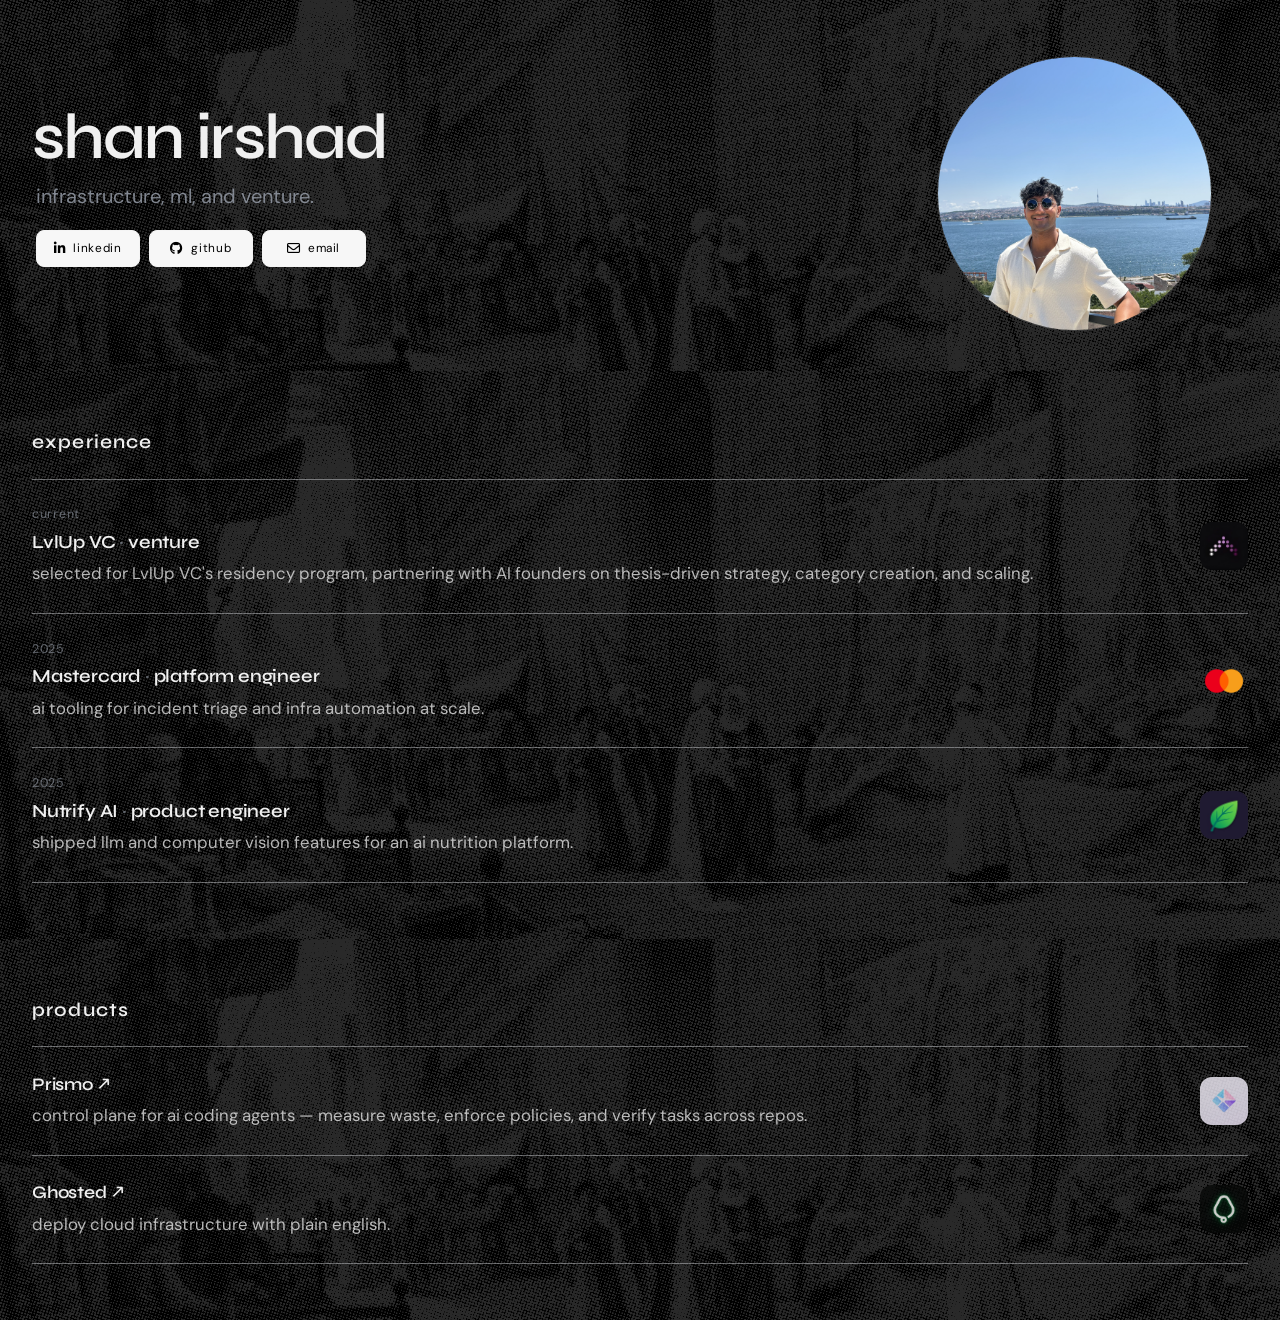
==== index.html @ 563c4958 "Consolidate Prismo and PrismoDev into single product entry" ====
<!doctype html>
<html lang="en">
  <head>
    <meta charset="UTF-8" />
    <meta name="viewport" content="width=device-width, initial-scale=1.0" />
    <title>shan irshad</title>
    <meta name="description" content="shan irshad — infrastructure, ml, and venture. building at the intersection of ai and developer tools." />
    <meta name="google-site-verification" content="y2yLTYj5833Tj76Jby14k-SNkPUR5_yZ8ygx8s-uJD8" />
    <meta property="og:title" content="shan irshad" />
    <meta property="og:description" content="infrastructure, ml, and venture. building at the intersection of ai and developer tools." />
    <meta property="og:image" content="https://shanirshad.com/images/og-image.png" />
    <meta property="og:url" content="https://shanirshad.com" />
    <meta property="og:type" content="website" />
    <meta name="twitter:card" content="summary_large_image" />
    <meta name="twitter:image" content="https://shanirshad.com/images/og-image.png" />

    <!-- Force scroll to top before anything loads -->
    <script>
      if (window.location.hash) {
        history.replaceState(null, '', window.location.pathname);
      }
      window.scrollTo(0, 0);
    </script>

    <!-- Preload profile image -->
    <link rel="preload" href="/images/profile-pic.jpg" as="image" />

    <!-- Canonical favicon configuration -->
    <link rel="icon" href="/favicon.ico?v=2" sizes="any" />
    <link rel="icon" type="image/png" sizes="64x64" href="/favicon.png?v=2" />
    <link rel="apple-touch-icon" href="/favicon.png?v=2" />
    <link rel="manifest" href="/site.webmanifest?v=2" />

    <!-- Theme color -->
    <meta name="theme-color" content="#000000" media="(prefers-color-scheme: light)" />
    <meta name="theme-color" content="#000000" media="(prefers-color-scheme: dark)" />

    <!-- Google Fonts -->
    <link rel="preconnect" href="https://fonts.googleapis.com" />
    <link rel="preconnect" href="https://fonts.gstatic.com" crossorigin />
    <link href="https://fonts.googleapis.com/css2?family=DM+Sans:opsz,wght@9..40,300;9..40,400;9..40,500;9..40,600;9..40,700&family=Syne:wght@400;500;600;700;800&display=swap" rel="stylesheet" />

    <!-- Font Awesome -->
    <link rel="stylesheet" href="https://cdnjs.cloudflare.com/ajax/libs/font-awesome/6.4.0/css/all.min.css" integrity="sha512-iecdLmaskl7CVkqkXNQ/ZH/XLlvWZOJyj7Yy7tcenmpD1ypASozpmT/E0iPtmFIB46ZmdtAc9eNBvH0H/ZpiBw==" crossorigin="anonymous" referrerpolicy="no-referrer" />

    <script type="module" crossorigin src="/assets/index-Dpb6Ox3M.js"></script>
    <link rel="stylesheet" crossorigin href="/assets/index-CLjgP227.css">
  </head>
  <body>
    <div id="root"></div>
  </body>
</html>
---- assets/index-CLjgP227.css ----
:root{color-scheme:dark;--bg: #000000;--text: #f0f0f0;--muted: #9ca3af;--line: rgba(229, 231, 235, .42);--btn-bg: #f7f7f7;--btn-border: #f4f4f4;--btn-text: #000000;--btn-hover-bg: #ffffff;--font-body: "DM Sans", sans-serif;--font-display: "Syne", sans-serif}*,*:before,*:after{box-sizing:border-box;margin:0;padding:0}html{scroll-behavior:auto;overflow-x:hidden;font-size:100%}html.smooth-scroll{scroll-behavior:smooth}body{min-width:320px;min-height:100vh;overflow-x:hidden;background:var(--bg);color:var(--text);font-family:var(--font-body);line-height:1.6;text-rendering:optimizeLegibility;-webkit-font-smoothing:antialiased;-moz-osx-font-smoothing:grayscale}img{max-width:100%}a{color:inherit}.container{width:100%;max-width:1400px;margin:0 auto;padding:0 2rem;position:relative;z-index:1}.modern-section{position:relative;overflow:hidden;scroll-margin-top:8.6rem}.modern-section:before{content:"";position:absolute;inset:0;z-index:0;pointer-events:none;background-image:url(/images/bg-halftone.jpeg);background-position:center;background-size:cover;filter:grayscale(100%) contrast(1.25) brightness(1.35);opacity:.16}.about-section{padding:3rem 0 2.5rem;background:var(--bg)}.content-section{padding:3.5rem 0;background:var(--bg)}.about-hero-grid{display:grid;grid-template-columns:1fr auto;align-items:start;gap:5rem}.about-hero-left{display:flex;flex-direction:column;align-items:flex-start;padding-top:56px}.about-hero-name{width:100%;margin-bottom:.6rem;color:var(--text);font-family:var(--font-display);font-size:clamp(3.2rem,5vw,5.5rem);font-weight:600;letter-spacing:-.03em;line-height:1.05}.about-hero-tagline{width:100%;margin:0 0 1.2rem 4px;color:var(--muted);font-size:1.25rem;line-height:1.5;opacity:.8}.about-social-links{display:flex;flex-wrap:wrap;gap:.55rem;margin-left:4px}.about-social-link{display:inline-flex;width:104px;align-items:center;justify-content:center;gap:.45rem;padding:.5rem 0;border:1px solid var(--btn-border);border-radius:8px;background:var(--btn-bg);color:var(--btn-text);font-size:.74rem;letter-spacing:.055em;text-decoration:none;transition:background-color .2s ease,border-color .2s ease,transform .2s ease}.about-social-link i{font-size:.82rem}.about-social-link:hover{background:var(--btn-hover-bg);border-color:var(--btn-hover-bg);transform:translateY(-2px)}.about-social-link:focus-visible,.cert-title-link:focus-visible{outline:2px solid rgba(240,240,240,.9);outline-offset:3px}.about-hero-right{display:flex;flex-shrink:0;align-items:flex-start;justify-content:flex-end;margin-right:36px;padding-top:.5rem}.about-hero-photo{display:block;width:275px;height:275px;flex-shrink:0;border:1px solid rgba(255,255,255,.12);border-radius:50%;object-fit:cover;object-position:center 65%;transition:transform .4s ease,border-color .4s ease,box-shadow .4s ease}.about-hero-photo:hover{border-color:#ffffff40;box-shadow:0 0 0 4px #ffffff12,0 20px 40px #0006;transform:scale(1.04)}.section-label{margin-bottom:1.3rem;color:var(--text);font-family:var(--font-display);font-size:1.2rem;font-weight:600;letter-spacing:.06em}.exp-list{max-width:100%}.exp-row{display:flex;flex-direction:column}.about-divider{width:100%;height:1px;background:var(--line)}.exp-row-inner{display:flex;align-items:center;gap:2rem;padding:1.6rem 0}.exp-body{display:flex;min-width:0;flex:1;flex-direction:column;gap:.3rem}.exp-date{color:var(--muted);font-size:.78rem;letter-spacing:.06em;opacity:.6}.exp-combined-title,.cert-title-link{color:var(--text);font-family:var(--font-display);font-size:1.15rem;font-weight:600;letter-spacing:-.01em;line-height:1.4}.cert-title-link{font-size:1.1rem;text-decoration:none;transition:opacity .2s ease}.cert-title-link:hover{opacity:.75}.exp-dot{color:var(--muted);opacity:.6}.exp-description{margin:0;color:var(--text);font-size:1.05rem;line-height:1.6;opacity:.75}.exp-logo-right,.project-logo-right{width:48px;height:48px;flex-shrink:0;border-radius:12px}.exp-logo-right{object-fit:cover}.project-logo-right{margin-left:auto;object-fit:contain;opacity:.8}@media(max-width:992px){.about-section{padding:7.1rem 0 3.4rem}.about-hero-grid{gap:3rem}}@media(max-width:768px){.container{padding:0 4.5%}.about-section{padding:7.05rem 0 3.1rem}.content-section{padding:6.75rem 0}.modern-section{scroll-margin-top:8.7rem}.about-hero-grid{grid-template-columns:1fr;align-items:center;gap:1.25rem}.about-hero-right{order:-1;justify-content:center;margin-right:0;padding-top:0}.about-hero-photo{width:150px;height:150px}.about-hero-left{align-items:center;padding-top:0;text-align:center}.about-hero-name{font-size:clamp(2.8rem,11vw,3.6rem);text-align:center}.about-hero-tagline{margin-left:0;text-align:center}.about-social-links{justify-content:center;margin-left:0}.exp-row-inner{gap:.75rem}.exp-combined-title,.cert-title-link{font-size:.9rem;overflow-wrap:break-word;white-space:normal}.exp-description{font-size:.92rem;overflow-wrap:break-word;white-space:normal}.exp-logo-right,.project-logo-right{width:38px;height:38px;border-radius:9px}}@media(max-width:480px){.about-section{padding:6.7rem 0 2.8rem}.content-section{padding:6.5rem 0}.section-label{margin-bottom:1rem}.modern-section{scroll-margin-top:8.2rem}}@media(prefers-reduced-motion:reduce){html,html.smooth-scroll{scroll-behavior:auto}*,*:before,*:after{animation-duration:.01ms!important;animation-iteration-count:1!important;transition-duration:.01ms!important}}
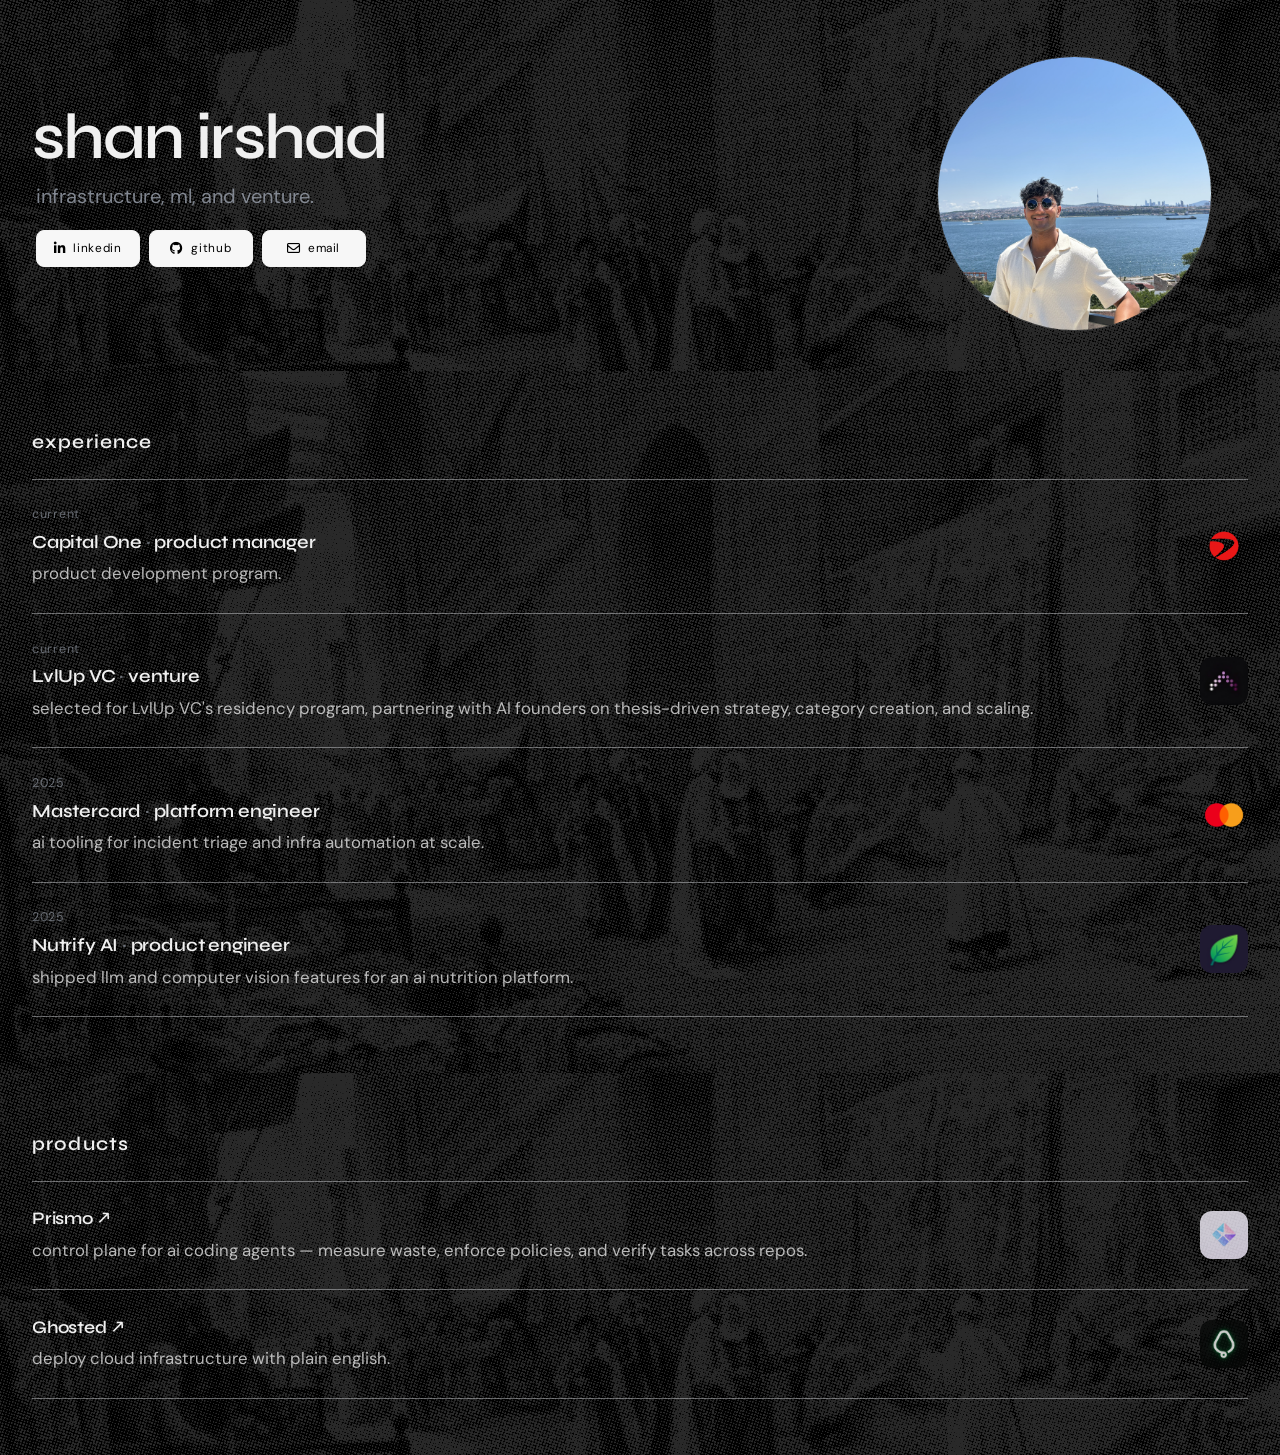
==== commit f254d6ac: "Add Capital One to experience section" ====
--- a/index.html
+++ b/index.html
@@ -43,7 +43,7 @@
     <!-- Font Awesome -->
     <link rel="stylesheet" href="https://cdnjs.cloudflare.com/ajax/libs/font-awesome/6.4.0/css/all.min.css" integrity="sha512-iecdLmaskl7CVkqkXNQ/ZH/XLlvWZOJyj7Yy7tcenmpD1ypASozpmT/E0iPtmFIB46ZmdtAc9eNBvH0H/ZpiBw==" crossorigin="anonymous" referrerpolicy="no-referrer" />
 
-    <script type="module" crossorigin src="/assets/index-Dpb6Ox3M.js"></script>
+    <script type="module" crossorigin src="/assets/index-C7aedIBB.js"></script>
     <link rel="stylesheet" crossorigin href="/assets/index-CLjgP227.css">
   </head>
   <body>
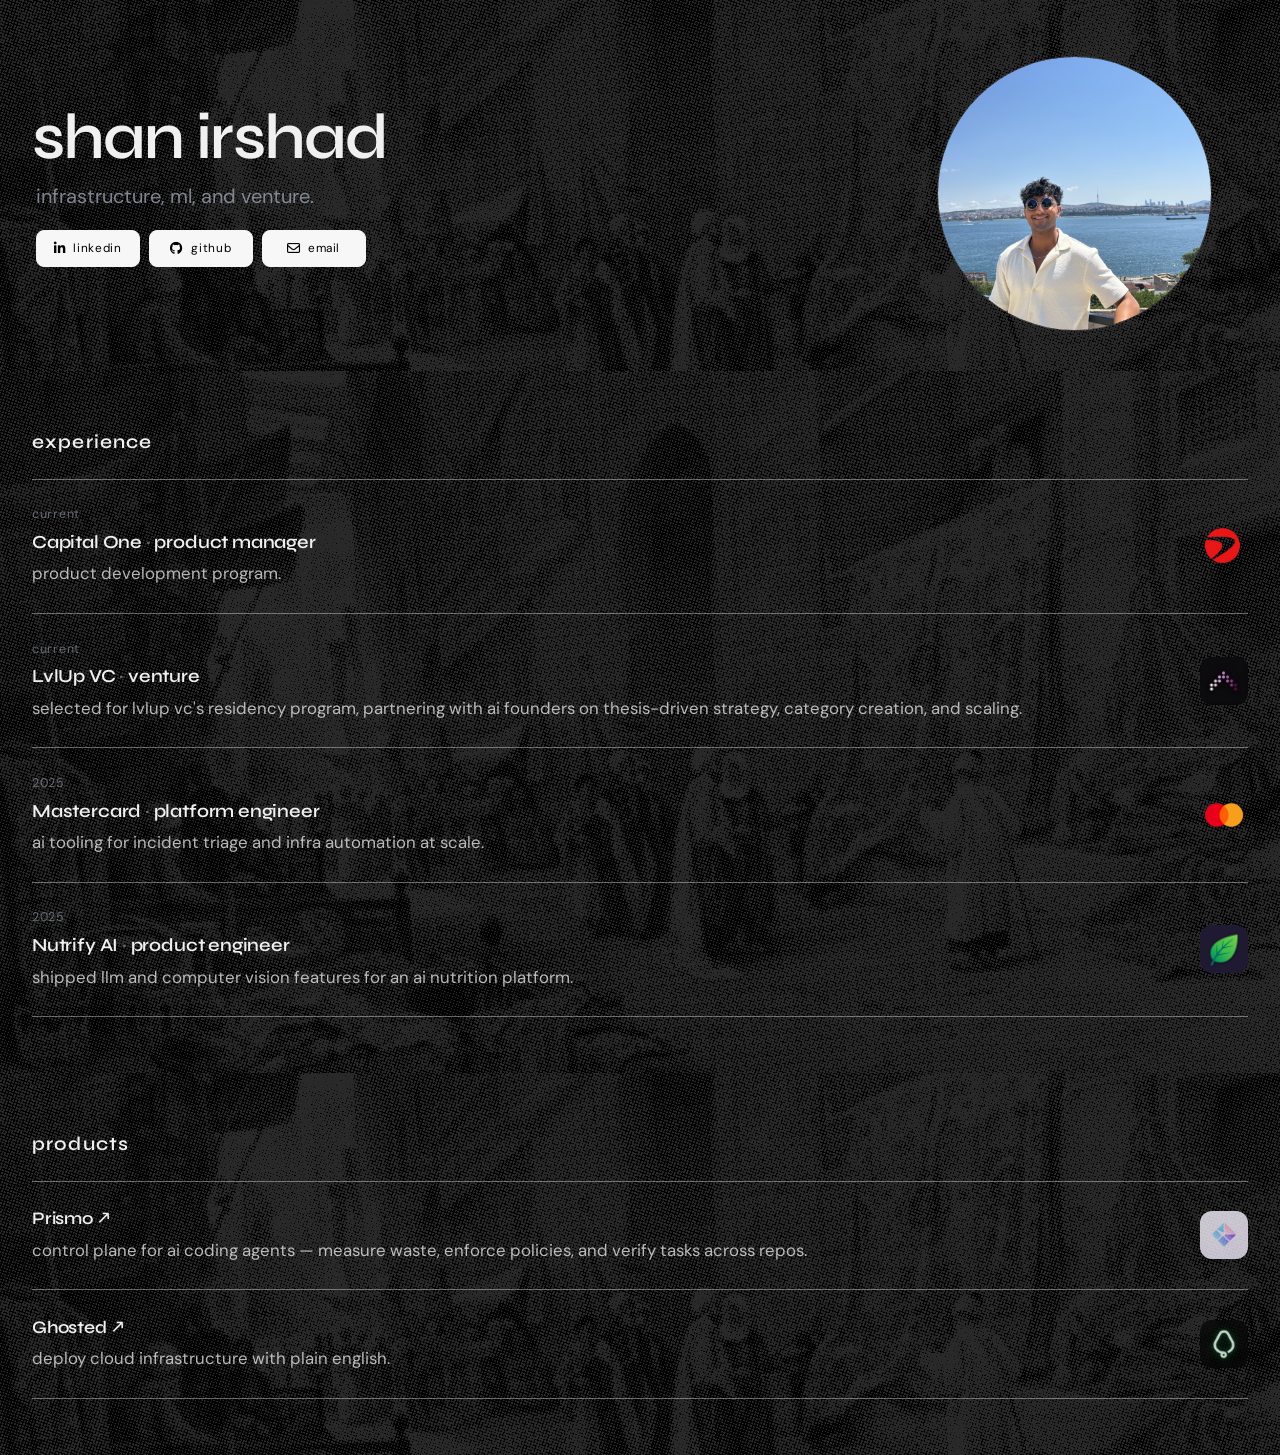
==== commit a12b6892: "Lowercase LvlUp description" ====
--- a/index.html
+++ b/index.html
@@ -43,7 +43,7 @@
     <!-- Font Awesome -->
     <link rel="stylesheet" href="https://cdnjs.cloudflare.com/ajax/libs/font-awesome/6.4.0/css/all.min.css" integrity="sha512-iecdLmaskl7CVkqkXNQ/ZH/XLlvWZOJyj7Yy7tcenmpD1ypASozpmT/E0iPtmFIB46ZmdtAc9eNBvH0H/ZpiBw==" crossorigin="anonymous" referrerpolicy="no-referrer" />
 
-    <script type="module" crossorigin src="/assets/index-C7aedIBB.js"></script>
+    <script type="module" crossorigin src="/assets/index-Cv1LN9jN.js"></script>
     <link rel="stylesheet" crossorigin href="/assets/index-CLjgP227.css">
   </head>
   <body>
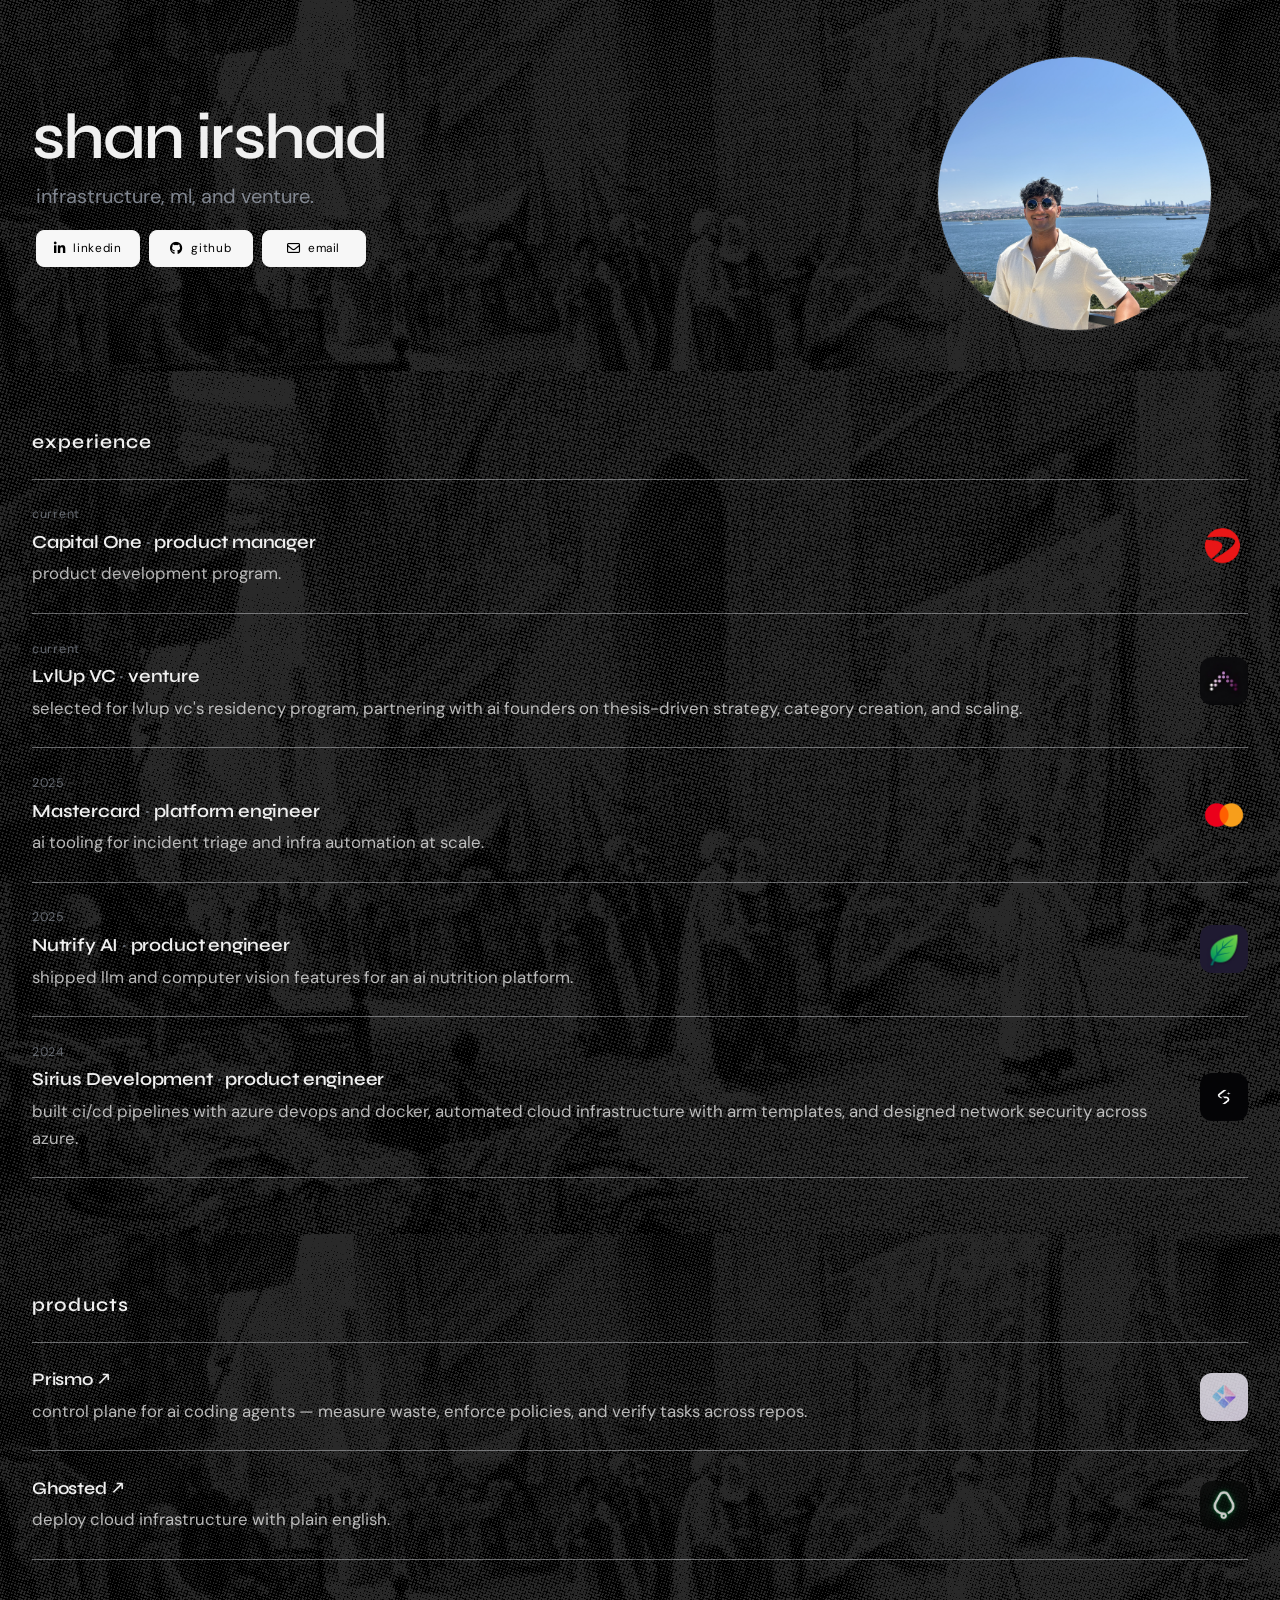
==== commit 8f36d90b: "Add Sirius Development to experience section" ====
--- a/index.html
+++ b/index.html
@@ -43,7 +43,7 @@
     <!-- Font Awesome -->
     <link rel="stylesheet" href="https://cdnjs.cloudflare.com/ajax/libs/font-awesome/6.4.0/css/all.min.css" integrity="sha512-iecdLmaskl7CVkqkXNQ/ZH/XLlvWZOJyj7Yy7tcenmpD1ypASozpmT/E0iPtmFIB46ZmdtAc9eNBvH0H/ZpiBw==" crossorigin="anonymous" referrerpolicy="no-referrer" />
 
-    <script type="module" crossorigin src="/assets/index-Cv1LN9jN.js"></script>
+    <script type="module" crossorigin src="/assets/index-DbGG0nYg.js"></script>
     <link rel="stylesheet" crossorigin href="/assets/index-CLjgP227.css">
   </head>
   <body>
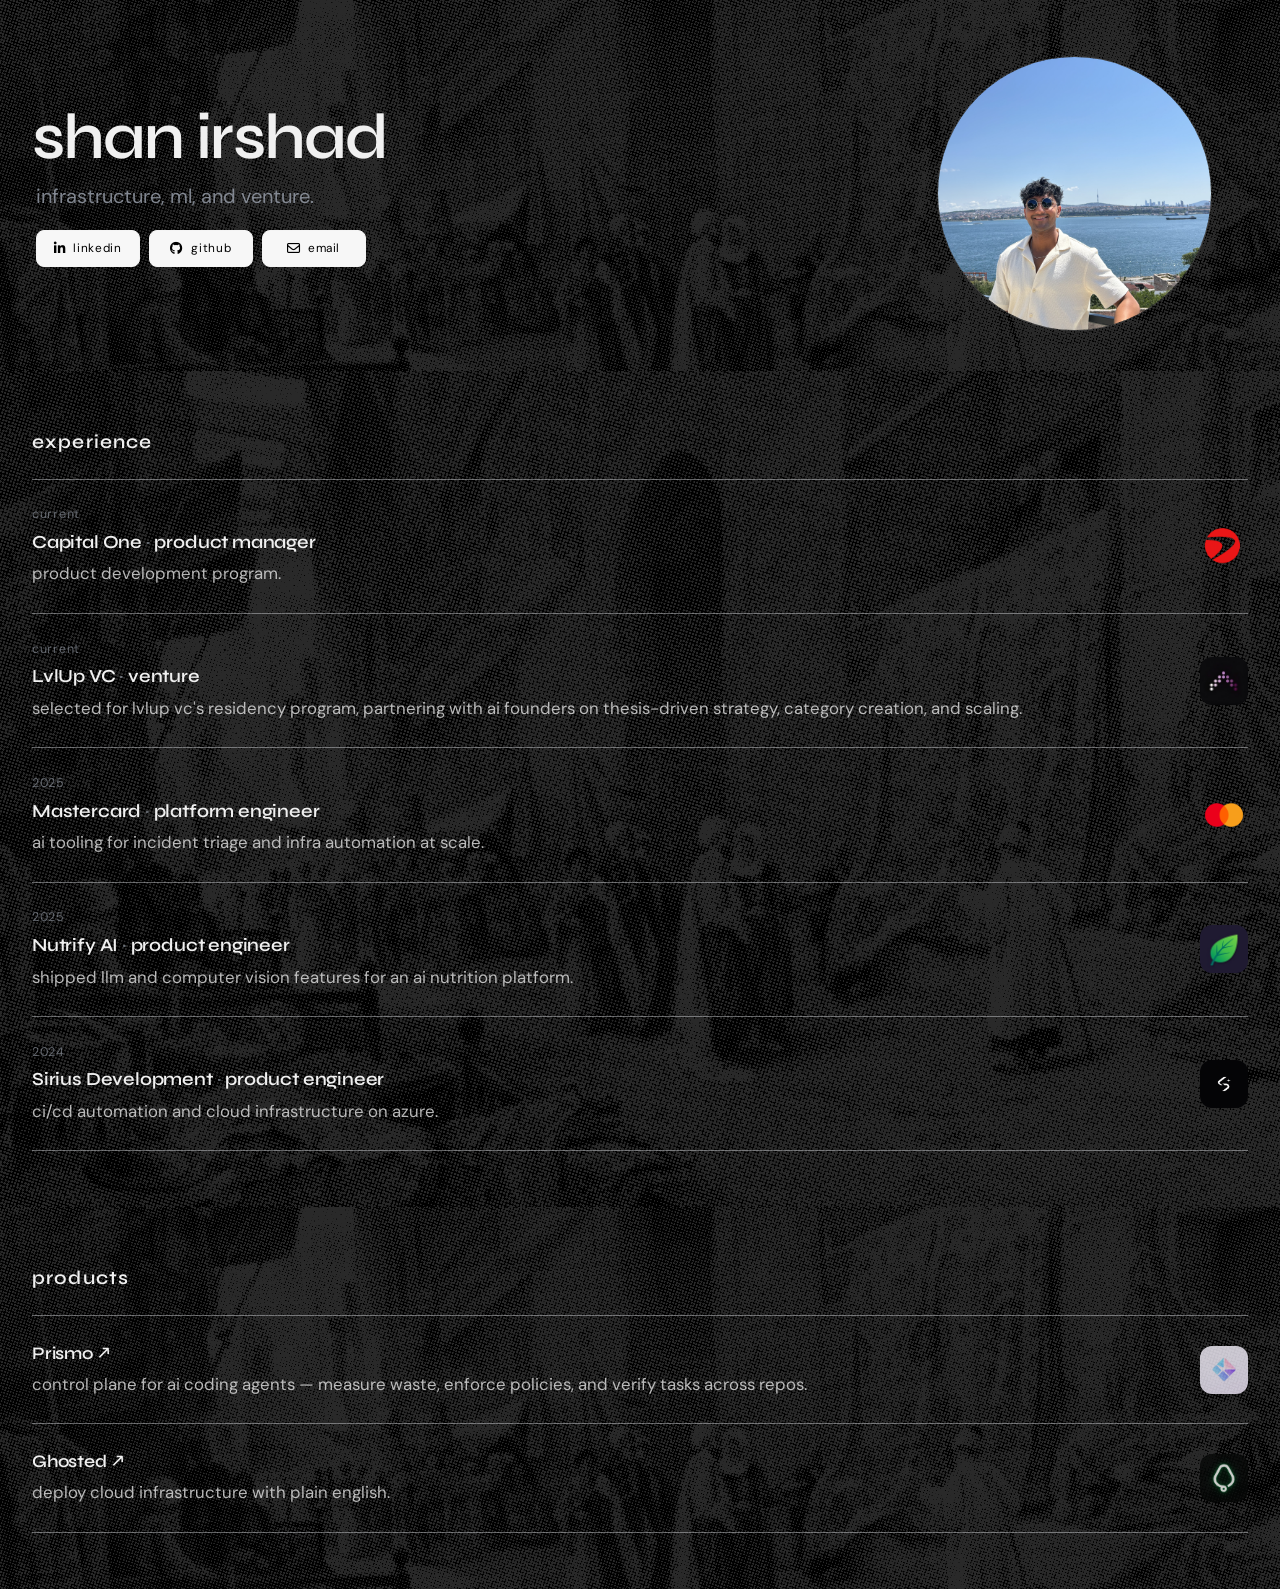
==== commit aaf3263b: "Shorten Sirius description" ====
--- a/index.html
+++ b/index.html
@@ -43,7 +43,7 @@
     <!-- Font Awesome -->
     <link rel="stylesheet" href="https://cdnjs.cloudflare.com/ajax/libs/font-awesome/6.4.0/css/all.min.css" integrity="sha512-iecdLmaskl7CVkqkXNQ/ZH/XLlvWZOJyj7Yy7tcenmpD1ypASozpmT/E0iPtmFIB46ZmdtAc9eNBvH0H/ZpiBw==" crossorigin="anonymous" referrerpolicy="no-referrer" />
 
-    <script type="module" crossorigin src="/assets/index-DbGG0nYg.js"></script>
+    <script type="module" crossorigin src="/assets/index-Dyj6gbP_.js"></script>
     <link rel="stylesheet" crossorigin href="/assets/index-CLjgP227.css">
   </head>
   <body>
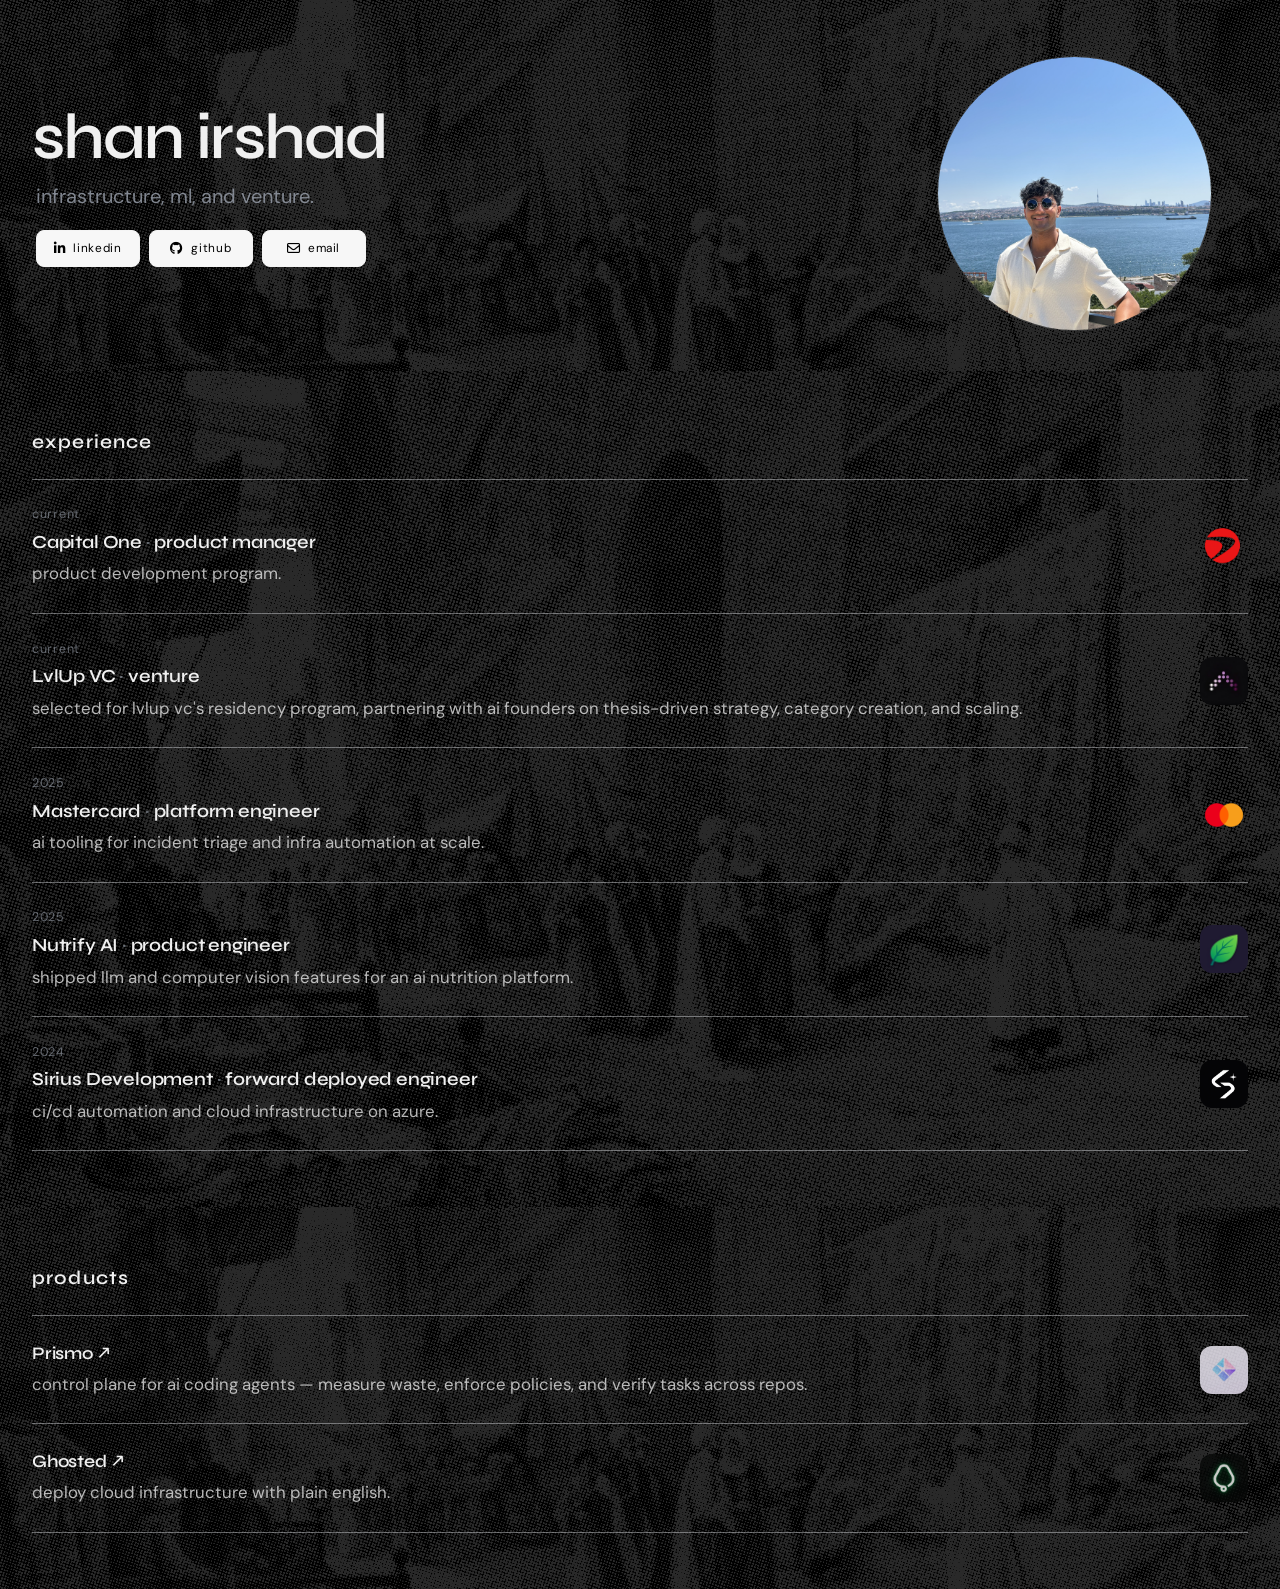
==== commit 1670e47c: "Update Sirius role title" ====
--- a/index.html
+++ b/index.html
@@ -43,7 +43,7 @@
     <!-- Font Awesome -->
     <link rel="stylesheet" href="https://cdnjs.cloudflare.com/ajax/libs/font-awesome/6.4.0/css/all.min.css" integrity="sha512-iecdLmaskl7CVkqkXNQ/ZH/XLlvWZOJyj7Yy7tcenmpD1ypASozpmT/E0iPtmFIB46ZmdtAc9eNBvH0H/ZpiBw==" crossorigin="anonymous" referrerpolicy="no-referrer" />
 
-    <script type="module" crossorigin src="/assets/index-Dyj6gbP_.js"></script>
+    <script type="module" crossorigin src="/assets/index-CUI9nvLM.js"></script>
     <link rel="stylesheet" crossorigin href="/assets/index-CLjgP227.css">
   </head>
   <body>
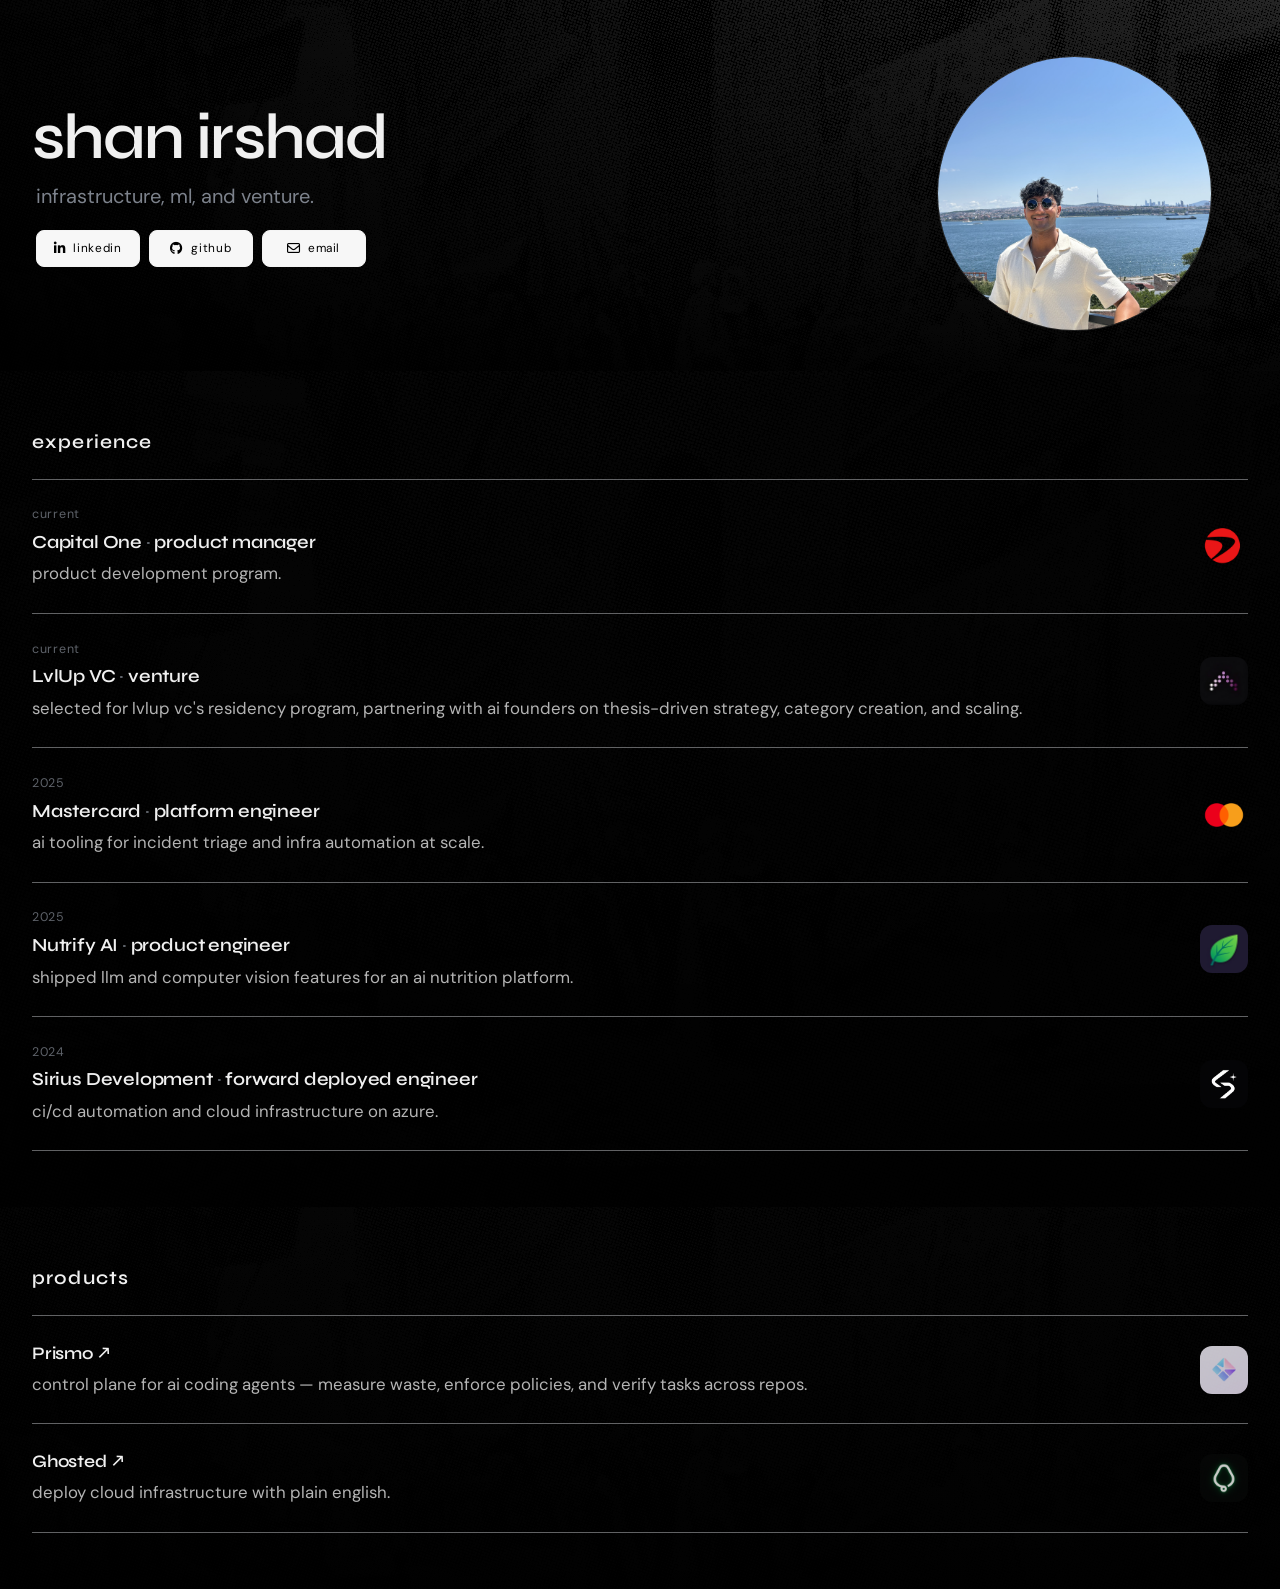
==== commit 6cb879e0: "Refine portfolio background treatment" ====
--- a/index.html
+++ b/index.html
@@ -43,8 +43,8 @@
     <!-- Font Awesome -->
     <link rel="stylesheet" href="https://cdnjs.cloudflare.com/ajax/libs/font-awesome/6.4.0/css/all.min.css" integrity="sha512-iecdLmaskl7CVkqkXNQ/ZH/XLlvWZOJyj7Yy7tcenmpD1ypASozpmT/E0iPtmFIB46ZmdtAc9eNBvH0H/ZpiBw==" crossorigin="anonymous" referrerpolicy="no-referrer" />
 
-    <script type="module" crossorigin src="/assets/index-CUI9nvLM.js"></script>
-    <link rel="stylesheet" crossorigin href="/assets/index-CLjgP227.css">
+    <script type="module" crossorigin src="/assets/index-BIqqjxfY.js"></script>
+    <link rel="stylesheet" crossorigin href="/assets/index-NXn1m962.css">
   </head>
   <body>
     <div id="root"></div>
--- a/assets/index-NXn1m962.css
+++ b/assets/index-NXn1m962.css
@@ -0,0 +1 @@
+:root{color-scheme:dark;--bg: #000000;--text: #f0f0f0;--muted: #9ca3af;--line: rgba(229, 231, 235, .42);--btn-bg: #f7f7f7;--btn-border: #f4f4f4;--btn-text: #000000;--btn-hover-bg: #ffffff;--font-body: "DM Sans", sans-serif;--font-display: "Syne", sans-serif}*,*:before,*:after{box-sizing:border-box;margin:0;padding:0}html{scroll-behavior:auto;overflow-x:hidden;font-size:100%}html.smooth-scroll{scroll-behavior:smooth}body{min-width:320px;min-height:100vh;overflow-x:hidden;background:#050505;color:var(--text);font-family:var(--font-body);line-height:1.6;text-rendering:optimizeLegibility;-webkit-font-smoothing:antialiased;-moz-osx-font-smoothing:grayscale}img{max-width:100%}a{color:inherit}.container{width:100%;max-width:1400px;margin:0 auto;padding:0 2rem;position:relative;z-index:1}.modern-section{position:relative;overflow:hidden;scroll-margin-top:8.6rem}.modern-section:before{content:"";position:absolute;inset:0;z-index:0;pointer-events:none;background-image:url(/images/bg-halftone.jpeg);background-position:center;background-size:cover;filter:grayscale(100%) contrast(1.35) brightness(1.1);opacity:.05}.modern-section:after{content:"";position:absolute;inset:0;z-index:0;pointer-events:none;background:linear-gradient(180deg,#0000008a,#000000e6),linear-gradient(90deg,rgba(0,0,0,.3),transparent 48%,rgba(0,0,0,.28))}.about-section{padding:3rem 0 2.5rem;background:var(--bg)}.about-section:before{background-position:center 36%;filter:grayscale(100%) contrast(1.45) brightness(1.24);opacity:.28}.about-section:after{background:linear-gradient(90deg,#000000eb,#000000b3 42%,#0000005c),linear-gradient(180deg,#0000002e,#000000e0)}.content-section{padding:3.5rem 0;background:var(--bg)}.about-hero-grid{display:grid;grid-template-columns:1fr auto;align-items:start;gap:5rem}.about-hero-left{display:flex;flex-direction:column;align-items:flex-start;padding-top:56px}.about-hero-name{width:100%;margin-bottom:.6rem;color:var(--text);font-family:var(--font-display);font-size:clamp(3.2rem,5vw,5.5rem);font-weight:600;letter-spacing:-.03em;line-height:1.05}.about-hero-tagline{width:100%;margin:0 0 1.2rem 4px;color:var(--muted);font-size:1.25rem;line-height:1.5;opacity:.8}.about-social-links{display:flex;flex-wrap:wrap;gap:.55rem;margin-left:4px}.about-social-link{display:inline-flex;width:104px;align-items:center;justify-content:center;gap:.45rem;padding:.5rem 0;border:1px solid var(--btn-border);border-radius:8px;background:var(--btn-bg);color:var(--btn-text);font-size:.74rem;letter-spacing:.055em;text-decoration:none;transition:background-color .2s ease,border-color .2s ease,transform .2s ease}.about-social-link i{font-size:.82rem}.about-social-link:hover{background:var(--btn-hover-bg);border-color:var(--btn-hover-bg);transform:translateY(-2px)}.about-social-link:focus-visible,.cert-title-link:focus-visible{outline:2px solid rgba(240,240,240,.9);outline-offset:3px}.about-hero-right{display:flex;flex-shrink:0;align-items:flex-start;justify-content:flex-end;margin-right:36px;padding-top:.5rem}.about-hero-photo{display:block;width:275px;height:275px;flex-shrink:0;border:1px solid rgba(255,255,255,.12);border-radius:50%;object-fit:cover;object-position:center 65%;transition:transform .4s ease,border-color .4s ease,box-shadow .4s ease}.about-hero-photo:hover{border-color:#ffffff40;box-shadow:0 0 0 4px #ffffff12,0 20px 40px #0006;transform:scale(1.04)}.section-label{margin-bottom:1.3rem;color:var(--text);font-family:var(--font-display);font-size:1.2rem;font-weight:600;letter-spacing:.06em}.exp-list{max-width:100%}.exp-row{display:flex;flex-direction:column}.about-divider{width:100%;height:1px;background:var(--line)}.exp-row-inner{display:flex;align-items:center;gap:2rem;padding:1.6rem 0}.exp-body{display:flex;min-width:0;flex:1;flex-direction:column;gap:.3rem}.exp-date{color:var(--muted);font-size:.78rem;letter-spacing:.06em;opacity:.6}.exp-combined-title,.cert-title-link{color:var(--text);font-family:var(--font-display);font-size:1.15rem;font-weight:600;letter-spacing:-.01em;line-height:1.4}.cert-title-link{font-size:1.1rem;text-decoration:none;transition:opacity .2s ease}.cert-title-link:hover{opacity:.75}.exp-dot{color:var(--muted);opacity:.6}.exp-description{margin:0;color:var(--text);font-size:1.05rem;line-height:1.6;opacity:.75}.exp-logo-right,.project-logo-right{width:48px;height:48px;flex-shrink:0;border-radius:12px}.exp-logo-right{object-fit:cover}.project-logo-right{margin-left:auto;object-fit:contain;opacity:.8}@media(max-width:992px){.about-section{padding:7.1rem 0 3.4rem}.about-hero-grid{gap:3rem}}@media(max-width:768px){.container{padding:0 4.5%}.about-section{padding:7.05rem 0 3.1rem}.content-section{padding:6.75rem 0}.modern-section{scroll-margin-top:8.7rem}.about-hero-grid{grid-template-columns:1fr;align-items:center;gap:1.25rem}.about-hero-right{order:-1;justify-content:center;margin-right:0;padding-top:0}.about-hero-photo{width:150px;height:150px}.about-hero-left{align-items:center;padding-top:0;text-align:center}.about-hero-name{font-size:clamp(2.8rem,11vw,3.6rem);text-align:center}.about-hero-tagline{margin-left:0;text-align:center}.about-social-links{justify-content:center;margin-left:0}.exp-row-inner{gap:.75rem}.exp-combined-title,.cert-title-link{font-size:.9rem;overflow-wrap:break-word;white-space:normal}.exp-description{font-size:.92rem;overflow-wrap:break-word;white-space:normal}.exp-logo-right,.project-logo-right{width:38px;height:38px;border-radius:9px}}@media(max-width:480px){.about-section{padding:6.7rem 0 2.8rem}.content-section{padding:6.5rem 0}.section-label{margin-bottom:1rem}.modern-section{scroll-margin-top:8.2rem}}@media(prefers-reduced-motion:reduce){html,html.smooth-scroll{scroll-behavior:auto}*,*:before,*:after{animation-duration:.01ms!important;animation-iteration-count:1!important;transition-duration:.01ms!important}}
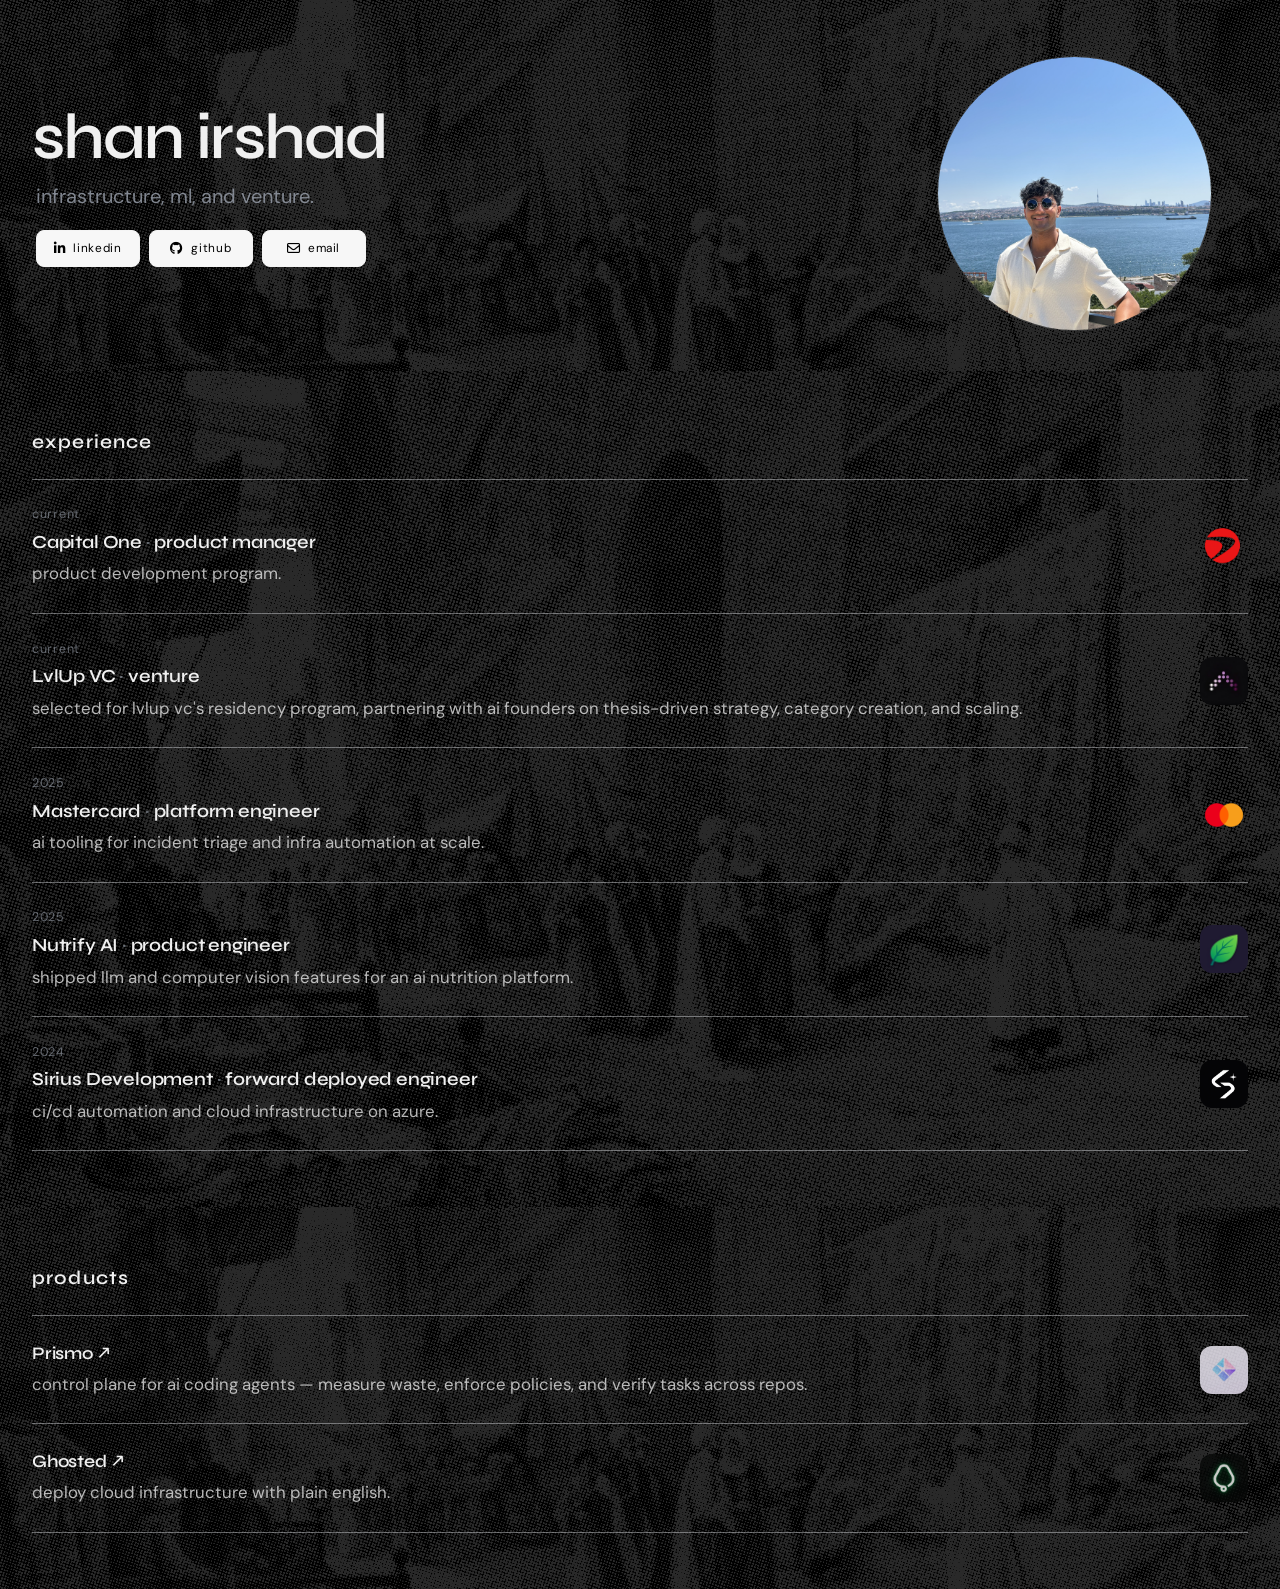
==== commit dc4436ac: "Revert "Refine portfolio background treatment" This reverts commit 6cb879e08b994848edbcfd66d8df1aa51" ====
--- a/index.html
+++ b/index.html
@@ -43,8 +43,8 @@
     <!-- Font Awesome -->
     <link rel="stylesheet" href="https://cdnjs.cloudflare.com/ajax/libs/font-awesome/6.4.0/css/all.min.css" integrity="sha512-iecdLmaskl7CVkqkXNQ/ZH/XLlvWZOJyj7Yy7tcenmpD1ypASozpmT/E0iPtmFIB46ZmdtAc9eNBvH0H/ZpiBw==" crossorigin="anonymous" referrerpolicy="no-referrer" />
 
-    <script type="module" crossorigin src="/assets/index-BIqqjxfY.js"></script>
-    <link rel="stylesheet" crossorigin href="/assets/index-NXn1m962.css">
+    <script type="module" crossorigin src="/assets/index-CUI9nvLM.js"></script>
+    <link rel="stylesheet" crossorigin href="/assets/index-CLjgP227.css">
   </head>
   <body>
     <div id="root"></div>
--- a/assets/index-CLjgP227.css
+++ b/assets/index-CLjgP227.css
@@ -0,0 +1 @@
+:root{color-scheme:dark;--bg: #000000;--text: #f0f0f0;--muted: #9ca3af;--line: rgba(229, 231, 235, .42);--btn-bg: #f7f7f7;--btn-border: #f4f4f4;--btn-text: #000000;--btn-hover-bg: #ffffff;--font-body: "DM Sans", sans-serif;--font-display: "Syne", sans-serif}*,*:before,*:after{box-sizing:border-box;margin:0;padding:0}html{scroll-behavior:auto;overflow-x:hidden;font-size:100%}html.smooth-scroll{scroll-behavior:smooth}body{min-width:320px;min-height:100vh;overflow-x:hidden;background:var(--bg);color:var(--text);font-family:var(--font-body);line-height:1.6;text-rendering:optimizeLegibility;-webkit-font-smoothing:antialiased;-moz-osx-font-smoothing:grayscale}img{max-width:100%}a{color:inherit}.container{width:100%;max-width:1400px;margin:0 auto;padding:0 2rem;position:relative;z-index:1}.modern-section{position:relative;overflow:hidden;scroll-margin-top:8.6rem}.modern-section:before{content:"";position:absolute;inset:0;z-index:0;pointer-events:none;background-image:url(/images/bg-halftone.jpeg);background-position:center;background-size:cover;filter:grayscale(100%) contrast(1.25) brightness(1.35);opacity:.16}.about-section{padding:3rem 0 2.5rem;background:var(--bg)}.content-section{padding:3.5rem 0;background:var(--bg)}.about-hero-grid{display:grid;grid-template-columns:1fr auto;align-items:start;gap:5rem}.about-hero-left{display:flex;flex-direction:column;align-items:flex-start;padding-top:56px}.about-hero-name{width:100%;margin-bottom:.6rem;color:var(--text);font-family:var(--font-display);font-size:clamp(3.2rem,5vw,5.5rem);font-weight:600;letter-spacing:-.03em;line-height:1.05}.about-hero-tagline{width:100%;margin:0 0 1.2rem 4px;color:var(--muted);font-size:1.25rem;line-height:1.5;opacity:.8}.about-social-links{display:flex;flex-wrap:wrap;gap:.55rem;margin-left:4px}.about-social-link{display:inline-flex;width:104px;align-items:center;justify-content:center;gap:.45rem;padding:.5rem 0;border:1px solid var(--btn-border);border-radius:8px;background:var(--btn-bg);color:var(--btn-text);font-size:.74rem;letter-spacing:.055em;text-decoration:none;transition:background-color .2s ease,border-color .2s ease,transform .2s ease}.about-social-link i{font-size:.82rem}.about-social-link:hover{background:var(--btn-hover-bg);border-color:var(--btn-hover-bg);transform:translateY(-2px)}.about-social-link:focus-visible,.cert-title-link:focus-visible{outline:2px solid rgba(240,240,240,.9);outline-offset:3px}.about-hero-right{display:flex;flex-shrink:0;align-items:flex-start;justify-content:flex-end;margin-right:36px;padding-top:.5rem}.about-hero-photo{display:block;width:275px;height:275px;flex-shrink:0;border:1px solid rgba(255,255,255,.12);border-radius:50%;object-fit:cover;object-position:center 65%;transition:transform .4s ease,border-color .4s ease,box-shadow .4s ease}.about-hero-photo:hover{border-color:#ffffff40;box-shadow:0 0 0 4px #ffffff12,0 20px 40px #0006;transform:scale(1.04)}.section-label{margin-bottom:1.3rem;color:var(--text);font-family:var(--font-display);font-size:1.2rem;font-weight:600;letter-spacing:.06em}.exp-list{max-width:100%}.exp-row{display:flex;flex-direction:column}.about-divider{width:100%;height:1px;background:var(--line)}.exp-row-inner{display:flex;align-items:center;gap:2rem;padding:1.6rem 0}.exp-body{display:flex;min-width:0;flex:1;flex-direction:column;gap:.3rem}.exp-date{color:var(--muted);font-size:.78rem;letter-spacing:.06em;opacity:.6}.exp-combined-title,.cert-title-link{color:var(--text);font-family:var(--font-display);font-size:1.15rem;font-weight:600;letter-spacing:-.01em;line-height:1.4}.cert-title-link{font-size:1.1rem;text-decoration:none;transition:opacity .2s ease}.cert-title-link:hover{opacity:.75}.exp-dot{color:var(--muted);opacity:.6}.exp-description{margin:0;color:var(--text);font-size:1.05rem;line-height:1.6;opacity:.75}.exp-logo-right,.project-logo-right{width:48px;height:48px;flex-shrink:0;border-radius:12px}.exp-logo-right{object-fit:cover}.project-logo-right{margin-left:auto;object-fit:contain;opacity:.8}@media(max-width:992px){.about-section{padding:7.1rem 0 3.4rem}.about-hero-grid{gap:3rem}}@media(max-width:768px){.container{padding:0 4.5%}.about-section{padding:7.05rem 0 3.1rem}.content-section{padding:6.75rem 0}.modern-section{scroll-margin-top:8.7rem}.about-hero-grid{grid-template-columns:1fr;align-items:center;gap:1.25rem}.about-hero-right{order:-1;justify-content:center;margin-right:0;padding-top:0}.about-hero-photo{width:150px;height:150px}.about-hero-left{align-items:center;padding-top:0;text-align:center}.about-hero-name{font-size:clamp(2.8rem,11vw,3.6rem);text-align:center}.about-hero-tagline{margin-left:0;text-align:center}.about-social-links{justify-content:center;margin-left:0}.exp-row-inner{gap:.75rem}.exp-combined-title,.cert-title-link{font-size:.9rem;overflow-wrap:break-word;white-space:normal}.exp-description{font-size:.92rem;overflow-wrap:break-word;white-space:normal}.exp-logo-right,.project-logo-right{width:38px;height:38px;border-radius:9px}}@media(max-width:480px){.about-section{padding:6.7rem 0 2.8rem}.content-section{padding:6.5rem 0}.section-label{margin-bottom:1rem}.modern-section{scroll-margin-top:8.2rem}}@media(prefers-reduced-motion:reduce){html,html.smooth-scroll{scroll-behavior:auto}*,*:before,*:after{animation-duration:.01ms!important;animation-iteration-count:1!important;transition-duration:.01ms!important}}
